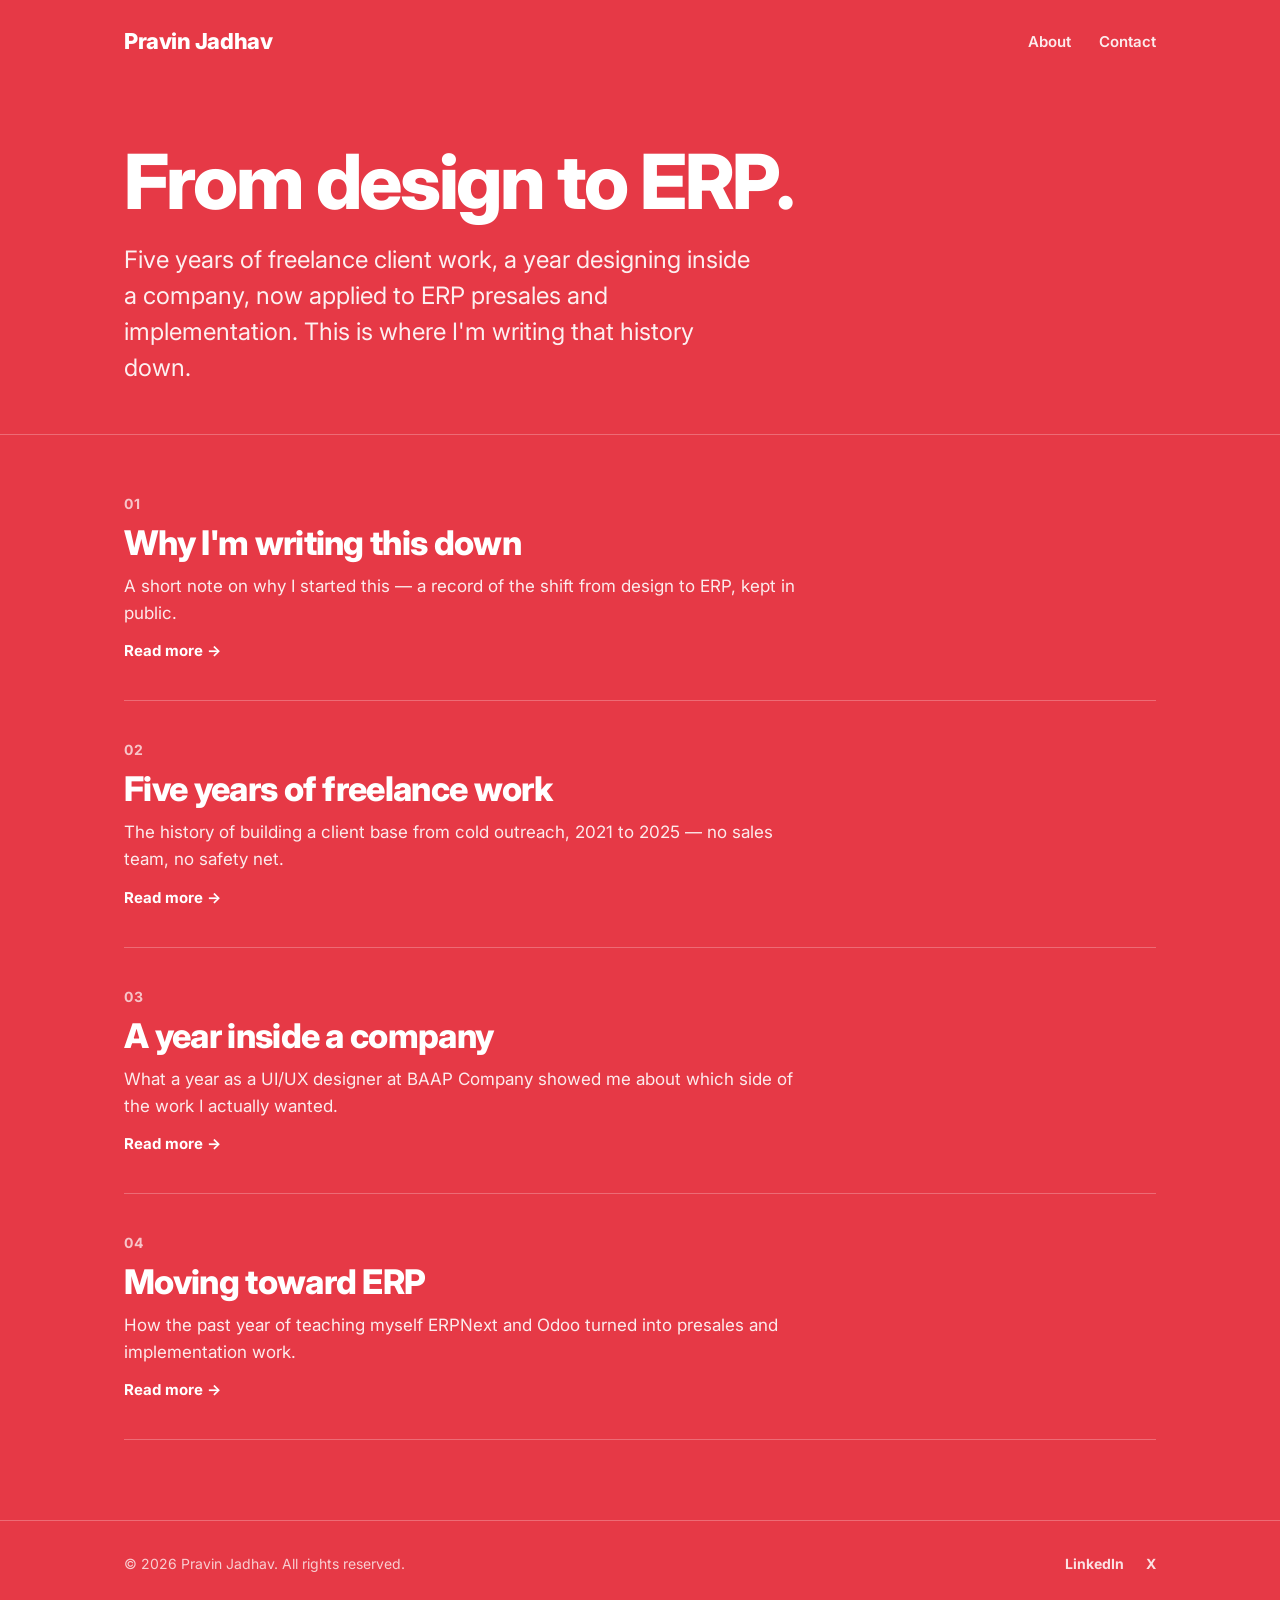
==== index.html @ 1752be98 "Rework content for the shift from design to ERP consulting Replace design-portfolio framing with a f" ====
<!DOCTYPE html>
<html lang="en">
<head>
<meta charset="UTF-8">
<meta name="viewport" content="width=device-width, initial-scale=1.0">
<title>Pravin Jadhav — ERP Consultant</title>
<meta name="description" content="Pravin Jadhav — presales and implementation consultant for ERPNext and Odoo. Notes on the move from freelance client work to ERP.">
<link rel="canonical" href="https://askpravinjadhav.com/">
<meta name="robots" content="index, follow">

<meta property="og:type" content="website">
<meta property="og:site_name" content="Pravin Jadhav">
<meta property="og:title" content="Pravin Jadhav — ERP Consultant">
<meta property="og:description" content="Presales and implementation consultant for ERPNext and Odoo. Notes on the move from freelance client work to ERP.">
<meta property="og:url" content="https://askpravinjadhav.com/">
<meta property="og:image" content="https://askpravinjadhav.com/og-image.png">

<meta name="twitter:card" content="summary_large_image">
<meta name="twitter:site" content="@askpravinjadhav">
<meta name="twitter:title" content="Pravin Jadhav — ERP Consultant">
<meta name="twitter:description" content="Presales and implementation consultant for ERPNext and Odoo. Notes on the move from freelance client work to ERP.">
<meta name="twitter:image" content="https://askpravinjadhav.com/og-image.png">

<link rel="stylesheet" href="css/style.css">

<script type="application/ld+json">
{
  "@context": "https://schema.org",
  "@type": "Person",
  "name": "Pravin Jadhav",
  "url": "https://askpravinjadhav.com/",
  "jobTitle": "ERP Consultant",
  "sameAs": [
    "https://linkedin.com/in/askpravinjadhav",
    "https://x.com/askpravinjadhav"
  ],
  "contactPoint": {
    "@type": "ContactPoint",
    "telephone": "+91-7249326030",
    "contactType": "personal"
  }
}
</script>
</head>
<body>

<header class="navbar">
  <div class="wrap">
    <a href="index.html" class="brand">Pravin Jadhav</a>
    <ul class="nav-links">
      <li><a href="about.html">About</a></li>
      <li><a href="contact.html">Contact</a></li>
    </ul>
  </div>
</header>

<main>
  <section class="hero">
    <div class="wrap">
      <h1>From design to ERP.</h1>
      <p class="lede">Five years of freelance client work, a year designing inside a company, now applied to ERP presales and implementation. This is where I'm writing that history down.</p>
    </div>
  </section>

  <section class="posts">
    <div class="wrap">

      <article class="post-item">
        <span class="post-num">01</span>
        <h2><a href="posts/post-1.html">Why I'm writing this down</a></h2>
        <p>A short note on why I started this — a record of the shift from design to ERP, kept in public.</p>
        <a class="read-more" href="posts/post-1.html">Read more →</a>
      </article>

      <article class="post-item">
        <span class="post-num">02</span>
        <h2><a href="posts/post-2.html">Five years of freelance work</a></h2>
        <p>The history of building a client base from cold outreach, 2021 to 2025 — no sales team, no safety net.</p>
        <a class="read-more" href="posts/post-2.html">Read more →</a>
      </article>

      <article class="post-item">
        <span class="post-num">03</span>
        <h2><a href="posts/post-3.html">A year inside a company</a></h2>
        <p>What a year as a UI/UX designer at BAAP Company showed me about which side of the work I actually wanted.</p>
        <a class="read-more" href="posts/post-3.html">Read more →</a>
      </article>

      <article class="post-item">
        <span class="post-num">04</span>
        <h2><a href="posts/post-4.html">Moving toward ERP</a></h2>
        <p>How the past year of teaching myself ERPNext and Odoo turned into presales and implementation work.</p>
        <a class="read-more" href="posts/post-4.html">Read more →</a>
      </article>

    </div>
  </section>
</main>

<footer>
  <div class="wrap">
    <span class="footer-brand">© 2026 Pravin Jadhav. All rights reserved.</span>
    <ul class="social-links">
      <li><a href="https://linkedin.com/in/askpravinjadhav" target="_blank" rel="noopener noreferrer">LinkedIn</a></li>
      <li><a href="https://x.com/askpravinjadhav" target="_blank" rel="noopener noreferrer">X</a></li>
    </ul>
  </div>
</footer>

<script src="js/main.js"></script>
</body>
</html>
---- css/style.css ----
/* Kokam — 37signals-inspired styling */

@import url('https://fonts.googleapis.com/css2?family=Inter:wght@400;500;700;800&display=swap');

* {
  box-sizing: border-box;
}

html, body {
  margin: 0;
  padding: 0;
}

body {
  font-family: 'Inter', -apple-system, BlinkMacSystemFont, 'Segoe UI', Helvetica, Arial, sans-serif;
  color: #ffffff;
  min-height: 100vh;
  transition: background-color 0.4s ease;
  display: flex;
  flex-direction: column;
}

a {
  color: #ffffff;
  text-decoration: none;
}

a:hover {
  text-decoration: underline;
}

.wrap {
  width: 100%;
  max-width: 1080px;
  margin: 0 auto;
  padding: 0 24px;
}

/* Navbar */

.navbar {
  padding: 28px 0;
}

.navbar .wrap {
  display: flex;
  align-items: center;
  justify-content: space-between;
}

.brand {
  font-weight: 800;
  font-size: 22px;
  letter-spacing: -0.02em;
}

.brand:hover {
  text-decoration: none;
  opacity: 0.85;
}

.nav-links {
  display: flex;
  gap: 28px;
  list-style: none;
  margin: 0;
  padding: 0;
}

.nav-links a {
  font-weight: 600;
  font-size: 15px;
  opacity: 0.9;
}

.nav-links a:hover {
  opacity: 1;
}

.nav-links a.active {
  border-bottom: 2px solid #ffffff;
  padding-bottom: 4px;
}

/* Main / hero */

main {
  flex: 1;
}

.hero {
  padding: 60px 0 48px;
}

.hero h1 {
  font-size: clamp(40px, 7vw, 76px);
  line-height: 1.05;
  font-weight: 800;
  letter-spacing: -0.03em;
  margin: 0 0 20px;
  max-width: 820px;
}

.hero p.lede {
  font-size: clamp(18px, 2.4vw, 24px);
  line-height: 1.5;
  max-width: 640px;
  opacity: 0.92;
  margin: 0;
}

/* Posts list */

.posts {
  padding: 20px 0 80px;
  border-top: 1px solid rgba(255, 255, 255, 0.25);
}

.post-item {
  padding: 40px 0;
  border-bottom: 1px solid rgba(255, 255, 255, 0.25);
  display: flex;
  flex-direction: column;
  gap: 10px;
}

.post-item .post-num {
  font-weight: 700;
  font-size: 14px;
  opacity: 0.7;
  letter-spacing: 0.04em;
}

.post-item h2 {
  font-size: clamp(24px, 3.6vw, 34px);
  margin: 0;
  font-weight: 800;
  letter-spacing: -0.02em;
}

.post-item h2 a:hover {
  text-decoration: underline;
}

.post-item p {
  margin: 0;
  max-width: 680px;
  font-size: 17px;
  line-height: 1.6;
  opacity: 0.9;
}

.read-more {
  font-weight: 700;
  font-size: 15px;
  display: inline-block;
  margin-top: 4px;
}

/* Simple page (about / contact) */

.page {
  padding: 60px 0 100px;
}

.page h1 {
  font-size: clamp(36px, 6vw, 60px);
  font-weight: 800;
  letter-spacing: -0.03em;
  margin: 0 0 24px;
}

.page p {
  font-size: 19px;
  line-height: 1.7;
  max-width: 640px;
  opacity: 0.92;
  margin: 0 0 20px;
}

.contact-list {
  list-style: none;
  padding: 0;
  margin: 32px 0 0;
}

.contact-list li {
  font-size: 20px;
  font-weight: 700;
  margin-bottom: 14px;
}

/* Article */

.article {
  padding: 60px 0 100px;
}

.article .post-num {
  font-weight: 700;
  font-size: 14px;
  opacity: 0.7;
  letter-spacing: 0.04em;
  display: block;
  margin-bottom: 14px;
}

.article h1 {
  font-size: clamp(32px, 5.5vw, 56px);
  font-weight: 800;
  letter-spacing: -0.03em;
  margin: 0 0 28px;
  max-width: 800px;
}

.article .body p {
  font-size: 19px;
  line-height: 1.75;
  max-width: 680px;
  opacity: 0.94;
  margin: 0 0 22px;
}

.back-link {
  display: inline-block;
  margin-bottom: 40px;
  font-weight: 700;
  font-size: 15px;
  opacity: 0.85;
}

/* Footer */

footer {
  border-top: 1px solid rgba(255, 255, 255, 0.25);
  padding: 32px 0;
}

footer .wrap {
  display: flex;
  align-items: center;
  justify-content: space-between;
  flex-wrap: wrap;
  gap: 16px;
}

.footer-brand {
  font-size: 14px;
  opacity: 0.75;
}

.social-links {
  display: flex;
  gap: 22px;
  list-style: none;
  margin: 0;
  padding: 0;
}

.social-links a {
  font-weight: 700;
  font-size: 14px;
  opacity: 0.85;
}

.social-links a:hover {
  opacity: 1;
}

@media (max-width: 600px) {
  .nav-links {
    gap: 16px;
  }
}
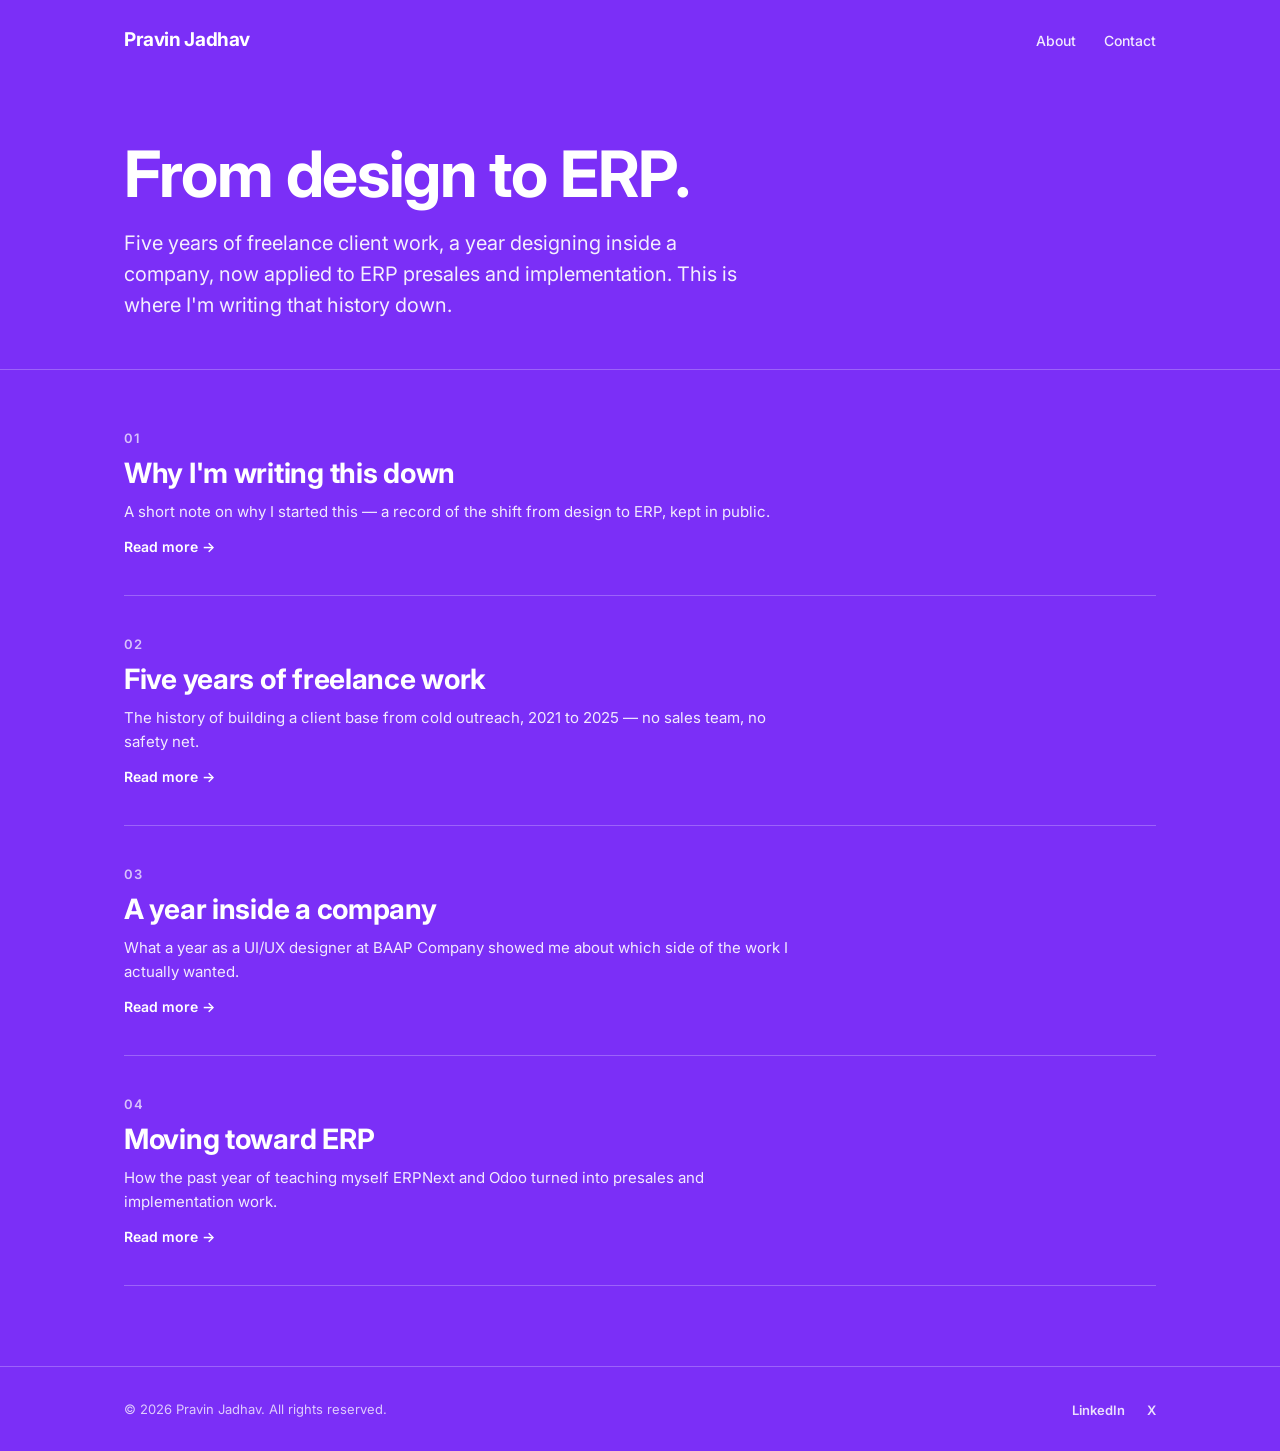
==== commit cd89a82f: "Update title in index.html for consistency in branding" ====
--- a/index.html
+++ b/index.html
@@ -3,7 +3,7 @@
 <head>
 <meta charset="UTF-8">
 <meta name="viewport" content="width=device-width, initial-scale=1.0">
-<title>Pravin Jadhav — ERP Consultant</title>
+<title>Pravin Jadhav - ERP Consultant</title>
 <meta name="description" content="Pravin Jadhav — presales and implementation consultant for ERPNext and Odoo. Notes on the move from freelance client work to ERP.">
 <link rel="canonical" href="https://askpravinjadhav.com/">
 <meta name="robots" content="index, follow">
--- a/css/style.css
+++ b/css/style.css
@@ -49,8 +49,8 @@
 }
 
 .brand {
-  font-weight: 800;
-  font-size: 22px;
+  font-weight: 700;
+  font-size: 19px;
   letter-spacing: -0.02em;
 }
 
@@ -68,8 +68,8 @@
 }
 
 .nav-links a {
-  font-weight: 600;
-  font-size: 15px;
+  font-weight: 500;
+  font-size: 14px;
   opacity: 0.9;
 }
 
@@ -93,17 +93,17 @@
 }
 
 .hero h1 {
-  font-size: clamp(40px, 7vw, 76px);
-  line-height: 1.05;
-  font-weight: 800;
-  letter-spacing: -0.03em;
+  font-size: clamp(34px, 6vw, 64px);
+  line-height: 1.08;
+  font-weight: 700;
+  letter-spacing: -0.02em;
   margin: 0 0 20px;
   max-width: 820px;
 }
 
 .hero p.lede {
-  font-size: clamp(18px, 2.4vw, 24px);
-  line-height: 1.5;
+  font-size: clamp(16px, 2vw, 20px);
+  line-height: 1.55;
   max-width: 640px;
   opacity: 0.92;
   margin: 0;
@@ -125,17 +125,17 @@
 }
 
 .post-item .post-num {
-  font-weight: 700;
-  font-size: 14px;
+  font-weight: 600;
+  font-size: 13px;
   opacity: 0.7;
   letter-spacing: 0.04em;
 }
 
 .post-item h2 {
-  font-size: clamp(24px, 3.6vw, 34px);
-  margin: 0;
-  font-weight: 800;
-  letter-spacing: -0.02em;
+  font-size: clamp(20px, 3vw, 28px);
+  margin: 0;
+  font-weight: 700;
+  letter-spacing: -0.01em;
 }
 
 .post-item h2 a:hover {
@@ -145,14 +145,14 @@
 .post-item p {
   margin: 0;
   max-width: 680px;
-  font-size: 17px;
+  font-size: 15px;
   line-height: 1.6;
   opacity: 0.9;
 }
 
 .read-more {
-  font-weight: 700;
-  font-size: 15px;
+  font-weight: 600;
+  font-size: 14px;
   display: inline-block;
   margin-top: 4px;
 }
@@ -164,14 +164,14 @@
 }
 
 .page h1 {
-  font-size: clamp(36px, 6vw, 60px);
-  font-weight: 800;
-  letter-spacing: -0.03em;
+  font-size: clamp(30px, 5vw, 50px);
+  font-weight: 700;
+  letter-spacing: -0.02em;
   margin: 0 0 24px;
 }
 
 .page p {
-  font-size: 19px;
+  font-size: 16px;
   line-height: 1.7;
   max-width: 640px;
   opacity: 0.92;
@@ -185,8 +185,8 @@
 }
 
 .contact-list li {
-  font-size: 20px;
-  font-weight: 700;
+  font-size: 17px;
+  font-weight: 600;
   margin-bottom: 14px;
 }
 
@@ -197,8 +197,8 @@
 }
 
 .article .post-num {
-  font-weight: 700;
-  font-size: 14px;
+  font-weight: 600;
+  font-size: 13px;
   opacity: 0.7;
   letter-spacing: 0.04em;
   display: block;
@@ -206,15 +206,15 @@
 }
 
 .article h1 {
-  font-size: clamp(32px, 5.5vw, 56px);
-  font-weight: 800;
-  letter-spacing: -0.03em;
+  font-size: clamp(26px, 4.5vw, 46px);
+  font-weight: 700;
+  letter-spacing: -0.02em;
   margin: 0 0 28px;
   max-width: 800px;
 }
 
 .article .body p {
-  font-size: 19px;
+  font-size: 16px;
   line-height: 1.75;
   max-width: 680px;
   opacity: 0.94;
@@ -224,8 +224,8 @@
 .back-link {
   display: inline-block;
   margin-bottom: 40px;
-  font-weight: 700;
-  font-size: 15px;
+  font-weight: 600;
+  font-size: 14px;
   opacity: 0.85;
 }
 
@@ -245,7 +245,7 @@
 }
 
 .footer-brand {
-  font-size: 14px;
+  font-size: 13px;
   opacity: 0.75;
 }
 
@@ -258,8 +258,8 @@
 }
 
 .social-links a {
-  font-weight: 700;
-  font-size: 14px;
+  font-weight: 600;
+  font-size: 13px;
   opacity: 0.85;
 }
 
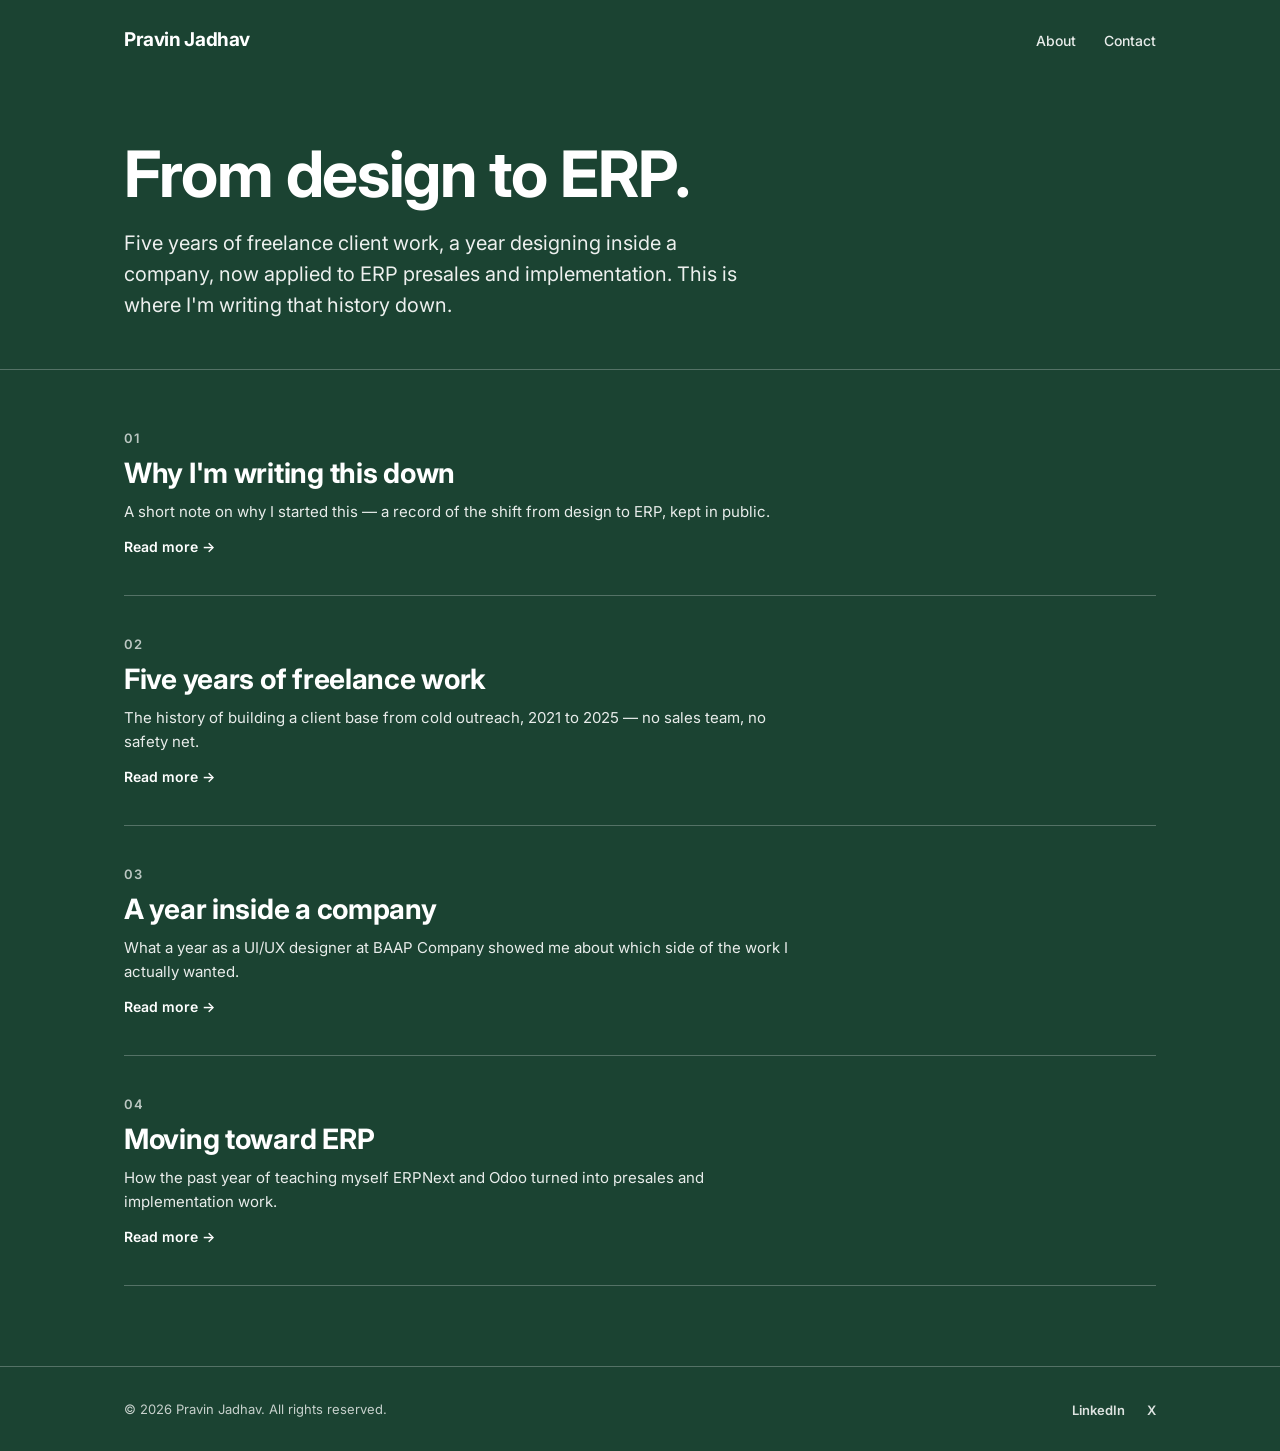
==== commit cb36fb3b: "Switch to clean URLs (drop .html from links and address bar) Add vercel.json with cleanUrls so Verce" ====
--- a/index.html
+++ b/index.html
@@ -3,7 +3,7 @@
 <head>
 <meta charset="UTF-8">
 <meta name="viewport" content="width=device-width, initial-scale=1.0">
-<title>Pravin Jadhav - ERP Consultant</title>
+<title>Pravin Jadhav — ERP Consultant</title>
 <meta name="description" content="Pravin Jadhav — presales and implementation consultant for ERPNext and Odoo. Notes on the move from freelance client work to ERP.">
 <link rel="canonical" href="https://askpravinjadhav.com/">
 <meta name="robots" content="index, follow">
@@ -46,10 +46,10 @@
 
 <header class="navbar">
   <div class="wrap">
-    <a href="index.html" class="brand">Pravin Jadhav</a>
+    <a href="/" class="brand">Pravin Jadhav</a>
     <ul class="nav-links">
-      <li><a href="about.html">About</a></li>
-      <li><a href="contact.html">Contact</a></li>
+      <li><a href="/about">About</a></li>
+      <li><a href="/contact">Contact</a></li>
     </ul>
   </div>
 </header>
@@ -67,30 +67,30 @@
 
       <article class="post-item">
         <span class="post-num">01</span>
-        <h2><a href="posts/post-1.html">Why I'm writing this down</a></h2>
+        <h2><a href="/posts/post-1">Why I'm writing this down</a></h2>
         <p>A short note on why I started this — a record of the shift from design to ERP, kept in public.</p>
-        <a class="read-more" href="posts/post-1.html">Read more →</a>
+        <a class="read-more" href="/posts/post-1">Read more →</a>
       </article>
 
       <article class="post-item">
         <span class="post-num">02</span>
-        <h2><a href="posts/post-2.html">Five years of freelance work</a></h2>
+        <h2><a href="/posts/post-2">Five years of freelance work</a></h2>
         <p>The history of building a client base from cold outreach, 2021 to 2025 — no sales team, no safety net.</p>
-        <a class="read-more" href="posts/post-2.html">Read more →</a>
+        <a class="read-more" href="/posts/post-2">Read more →</a>
       </article>
 
       <article class="post-item">
         <span class="post-num">03</span>
-        <h2><a href="posts/post-3.html">A year inside a company</a></h2>
+        <h2><a href="/posts/post-3">A year inside a company</a></h2>
         <p>What a year as a UI/UX designer at BAAP Company showed me about which side of the work I actually wanted.</p>
-        <a class="read-more" href="posts/post-3.html">Read more →</a>
+        <a class="read-more" href="/posts/post-3">Read more →</a>
       </article>
 
       <article class="post-item">
         <span class="post-num">04</span>
-        <h2><a href="posts/post-4.html">Moving toward ERP</a></h2>
+        <h2><a href="/posts/post-4">Moving toward ERP</a></h2>
         <p>How the past year of teaching myself ERPNext and Odoo turned into presales and implementation work.</p>
-        <a class="read-more" href="posts/post-4.html">Read more →</a>
+        <a class="read-more" href="/posts/post-4">Read more →</a>
       </article>
 
     </div>
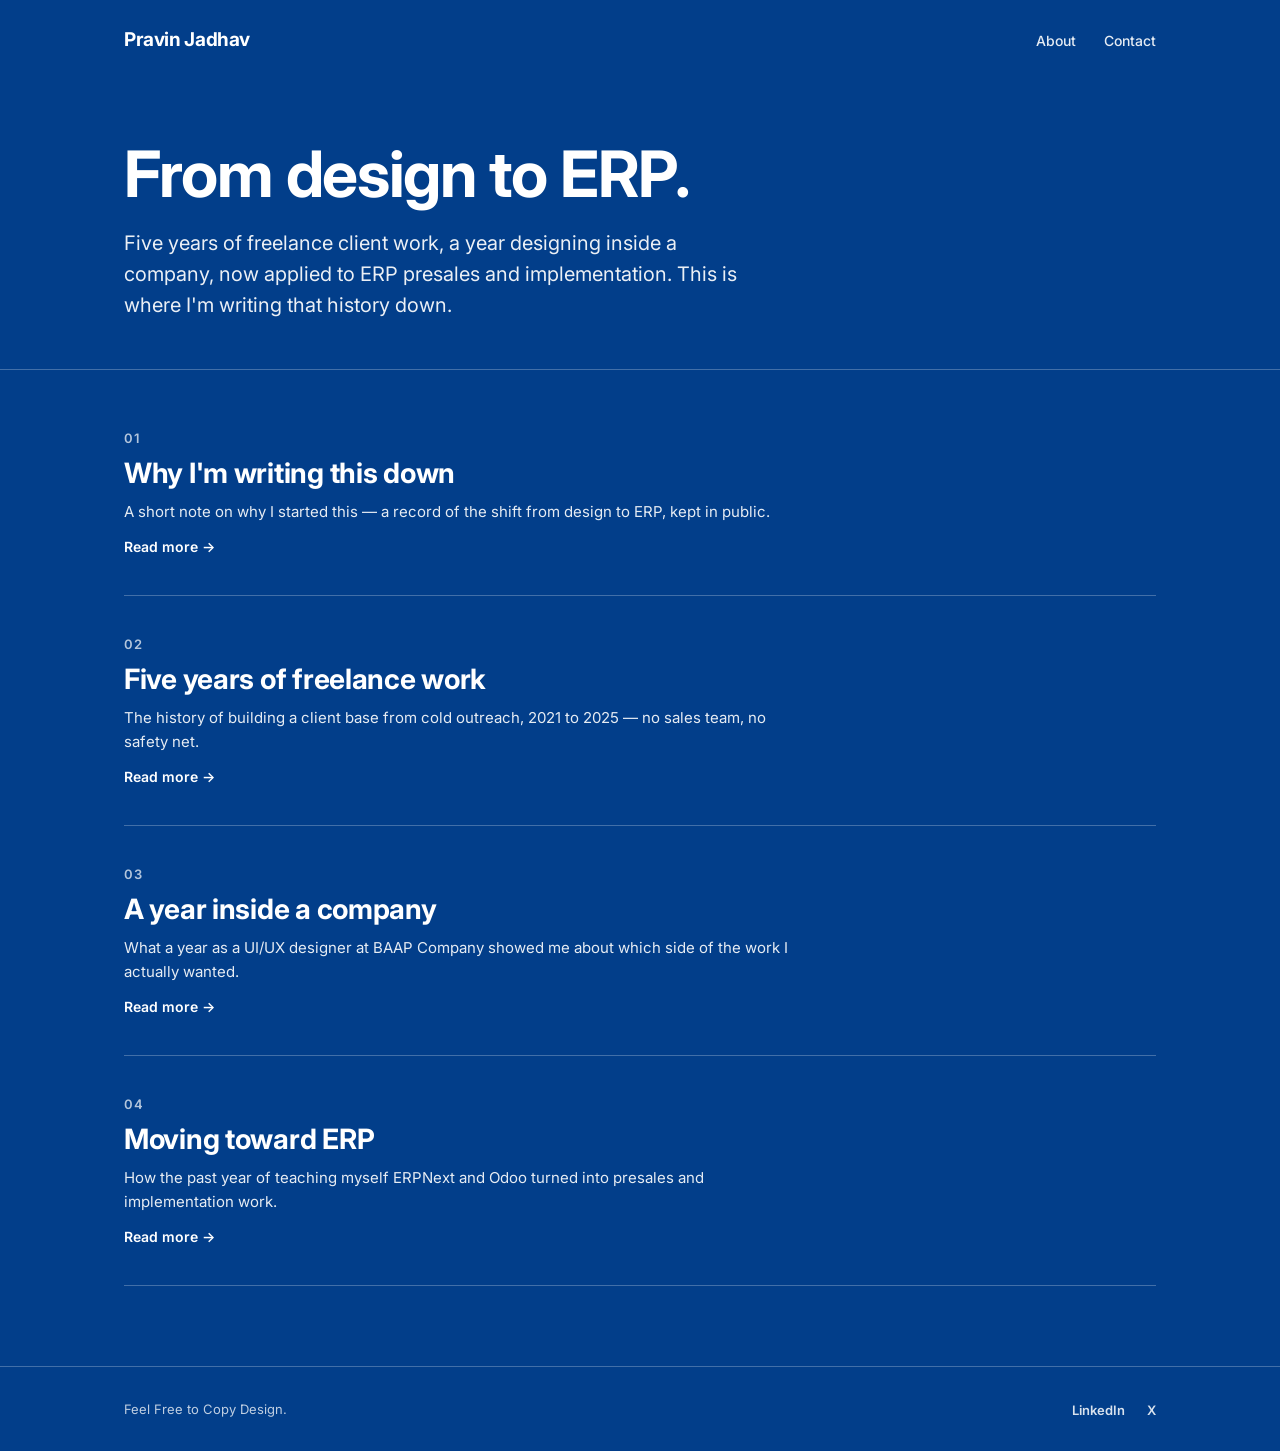
==== commit 2a4b2d65: "Update footer branding text in index.html to "Feel Free to Copy Design."" ====
--- a/index.html
+++ b/index.html
@@ -3,7 +3,7 @@
 <head>
 <meta charset="UTF-8">
 <meta name="viewport" content="width=device-width, initial-scale=1.0">
-<title>Pravin Jadhav — ERP Consultant</title>
+<title>Pravin Jadhav - ERP Consultant</title>
 <meta name="description" content="Pravin Jadhav — presales and implementation consultant for ERPNext and Odoo. Notes on the move from freelance client work to ERP.">
 <link rel="canonical" href="https://askpravinjadhav.com/">
 <meta name="robots" content="index, follow">
@@ -99,7 +99,7 @@
 
 <footer>
   <div class="wrap">
-    <span class="footer-brand">© 2026 Pravin Jadhav. All rights reserved.</span>
+    <span class="footer-brand"> Feel Free to Copy Design.</span>
     <ul class="social-links">
       <li><a href="https://linkedin.com/in/askpravinjadhav" target="_blank" rel="noopener noreferrer">LinkedIn</a></li>
       <li><a href="https://x.com/askpravinjadhav" target="_blank" rel="noopener noreferrer">X</a></li>
--- a/css/style.css
+++ b/css/style.css
@@ -75,11 +75,6 @@
 
 .nav-links a:hover {
   opacity: 1;
-}
-
-.nav-links a.active {
-  border-bottom: 2px solid #ffffff;
-  padding-bottom: 4px;
 }
 
 /* Main / hero */
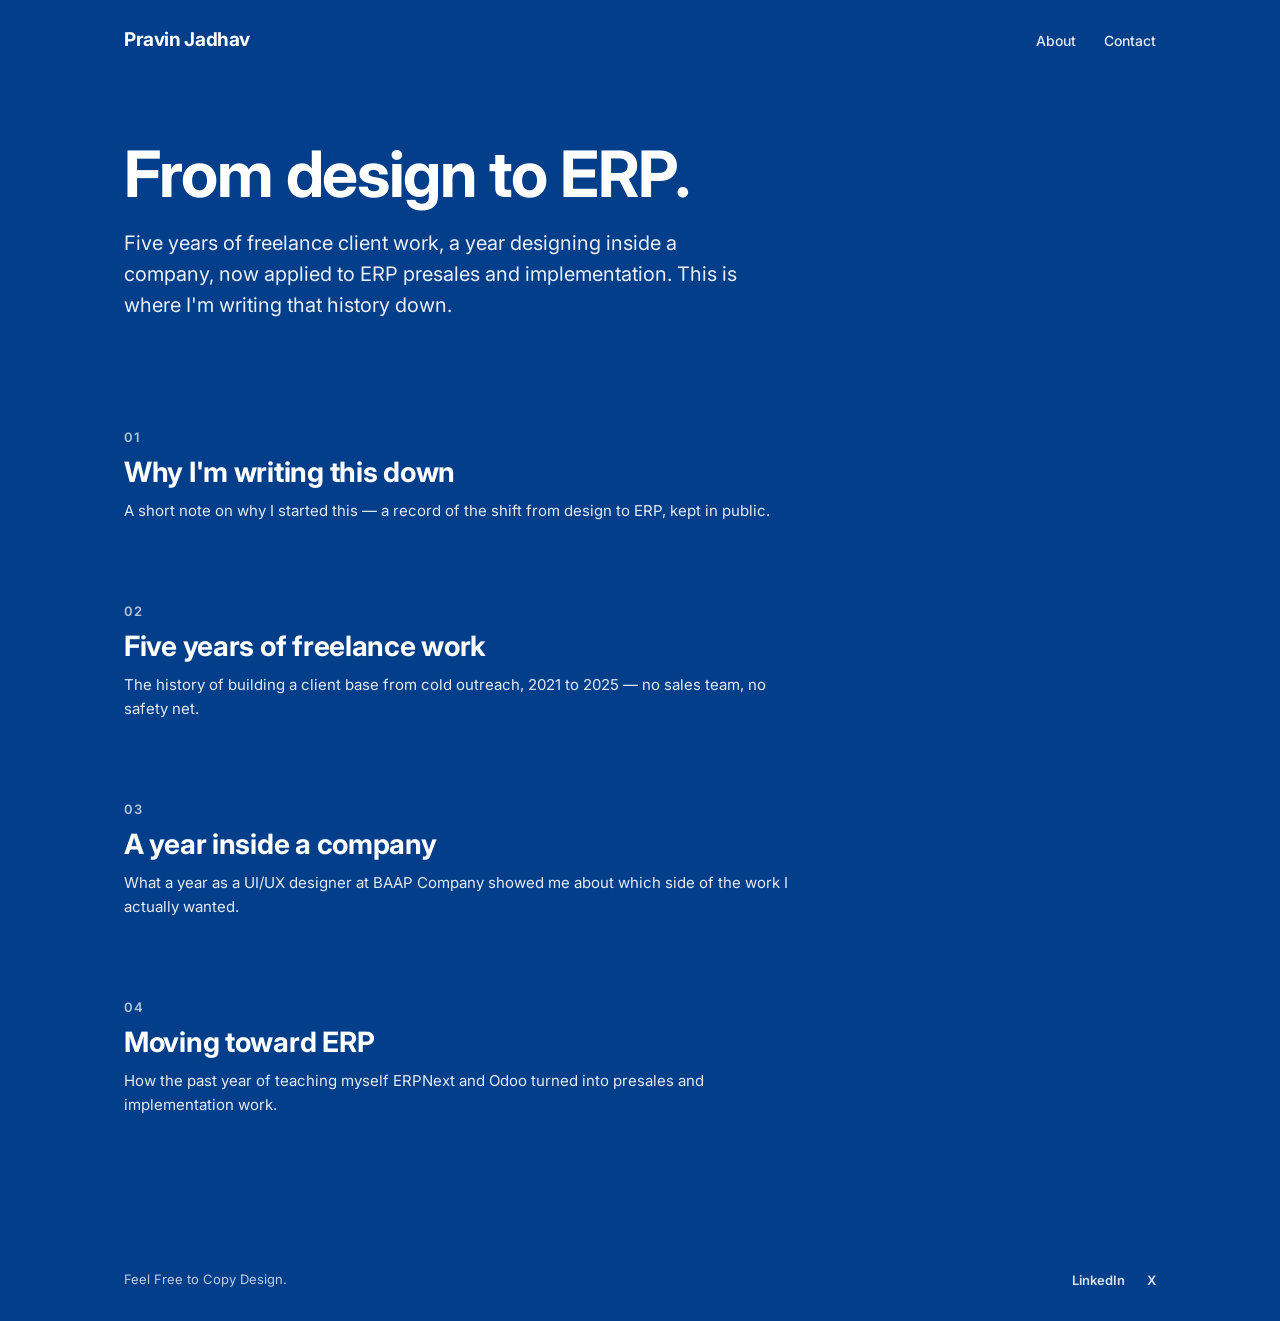
==== commit b431124f: "Comment out "Read more" links in blog post items for future reference." ====
--- a/index.html
+++ b/index.html
@@ -69,28 +69,28 @@
         <span class="post-num">01</span>
         <h2><a href="/posts/post-1">Why I'm writing this down</a></h2>
         <p>A short note on why I started this — a record of the shift from design to ERP, kept in public.</p>
-        <a class="read-more" href="/posts/post-1">Read more →</a>
+        <!-- <a class="read-more" href="/posts/post-1">Read more →</a> -->
       </article>
 
       <article class="post-item">
         <span class="post-num">02</span>
         <h2><a href="/posts/post-2">Five years of freelance work</a></h2>
         <p>The history of building a client base from cold outreach, 2021 to 2025 — no sales team, no safety net.</p>
-        <a class="read-more" href="/posts/post-2">Read more →</a>
+        <!-- <a class="read-more" href="/posts/post-2">Read more →</a> -->
       </article>
 
       <article class="post-item">
         <span class="post-num">03</span>
         <h2><a href="/posts/post-3">A year inside a company</a></h2>
         <p>What a year as a UI/UX designer at BAAP Company showed me about which side of the work I actually wanted.</p>
-        <a class="read-more" href="/posts/post-3">Read more →</a>
+        <!-- <a class="read-more" href="/posts/post-3">Read more →</a> -->
       </article>
 
       <article class="post-item">
         <span class="post-num">04</span>
         <h2><a href="/posts/post-4">Moving toward ERP</a></h2>
         <p>How the past year of teaching myself ERPNext and Odoo turned into presales and implementation work.</p>
-        <a class="read-more" href="/posts/post-4">Read more →</a>
+        <!-- <a class="read-more" href="/posts/post-4">Read more →</a> -->
       </article>
 
     </div>
--- a/css/style.css
+++ b/css/style.css
@@ -108,12 +108,10 @@
 
 .posts {
   padding: 20px 0 80px;
-  border-top: 1px solid rgba(255, 255, 255, 0.25);
 }
 
 .post-item {
   padding: 40px 0;
-  border-bottom: 1px solid rgba(255, 255, 255, 0.25);
   display: flex;
   flex-direction: column;
   gap: 10px;
@@ -227,7 +225,6 @@
 /* Footer */
 
 footer {
-  border-top: 1px solid rgba(255, 255, 255, 0.25);
   padding: 32px 0;
 }
 
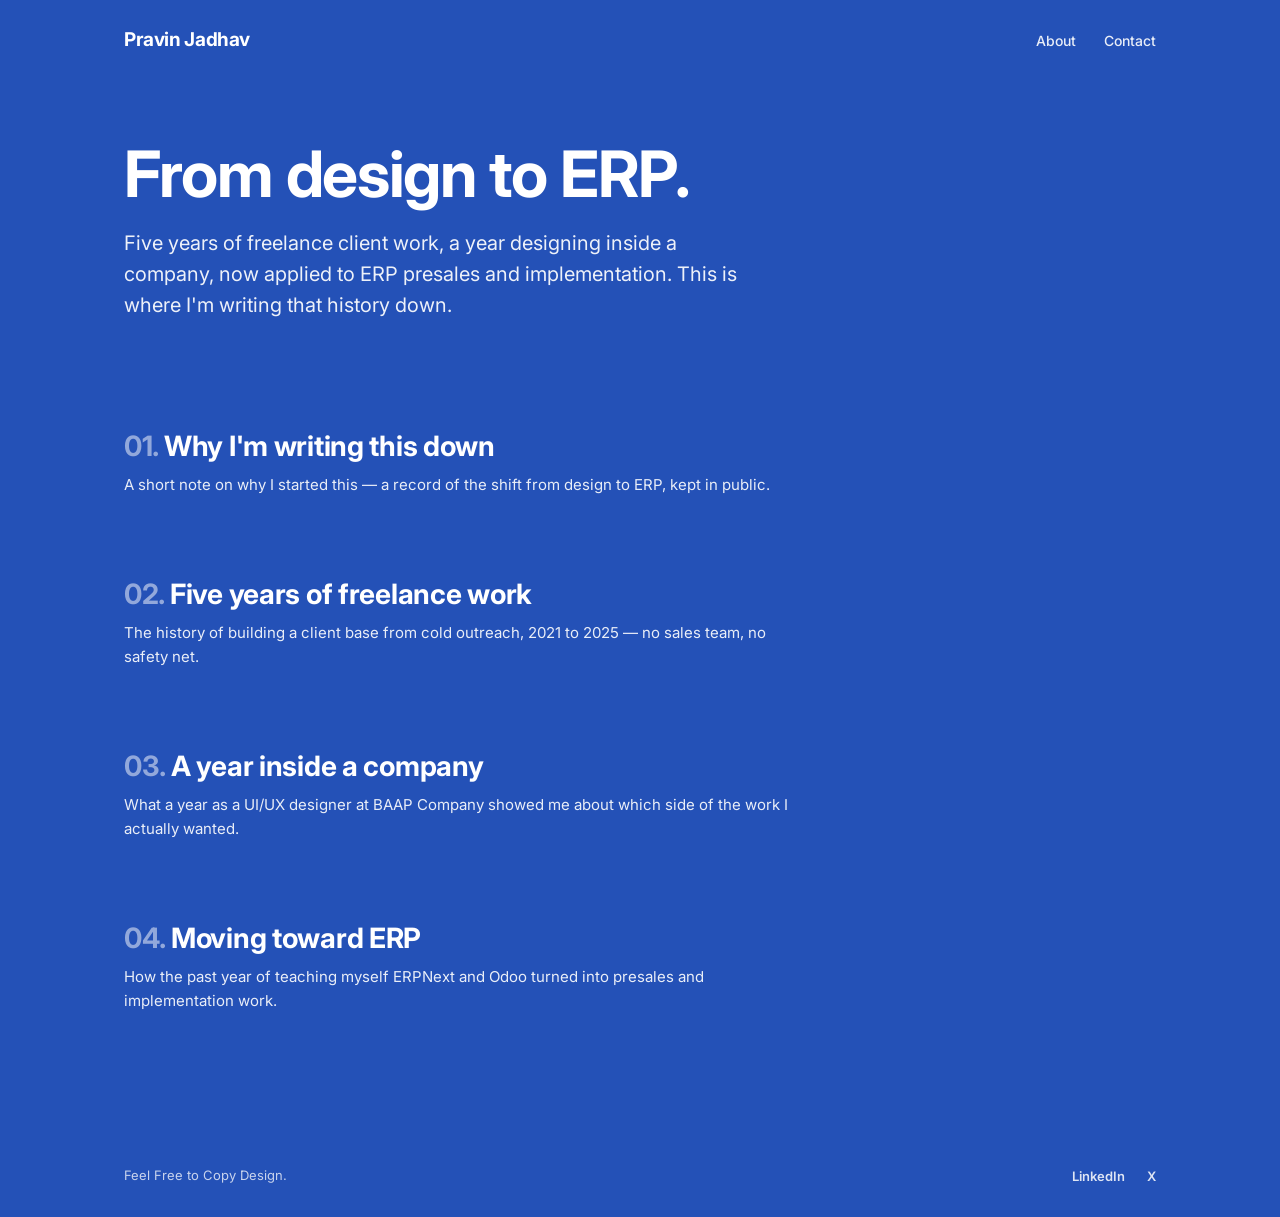
==== commit c5ecadff: "Align post numbers with titles on homepage Fold the 01/02/03/04 labels into each h2 instead of a sep" ====
--- a/index.html
+++ b/index.html
@@ -66,29 +66,25 @@
     <div class="wrap">
 
       <article class="post-item">
-        <span class="post-num">01</span>
-        <h2><a href="/posts/post-1">Why I'm writing this down</a></h2>
+        <h2><span class="post-num">01.</span> <a href="/posts/post-1">Why I'm writing this down</a></h2>
         <p>A short note on why I started this — a record of the shift from design to ERP, kept in public.</p>
         <!-- <a class="read-more" href="/posts/post-1">Read more →</a> -->
       </article>
 
       <article class="post-item">
-        <span class="post-num">02</span>
-        <h2><a href="/posts/post-2">Five years of freelance work</a></h2>
+        <h2><span class="post-num">02.</span> <a href="/posts/post-2">Five years of freelance work</a></h2>
         <p>The history of building a client base from cold outreach, 2021 to 2025 — no sales team, no safety net.</p>
         <!-- <a class="read-more" href="/posts/post-2">Read more →</a> -->
       </article>
 
       <article class="post-item">
-        <span class="post-num">03</span>
-        <h2><a href="/posts/post-3">A year inside a company</a></h2>
+        <h2><span class="post-num">03.</span> <a href="/posts/post-3">A year inside a company</a></h2>
         <p>What a year as a UI/UX designer at BAAP Company showed me about which side of the work I actually wanted.</p>
         <!-- <a class="read-more" href="/posts/post-3">Read more →</a> -->
       </article>
 
       <article class="post-item">
-        <span class="post-num">04</span>
-        <h2><a href="/posts/post-4">Moving toward ERP</a></h2>
+        <h2><span class="post-num">04.</span> <a href="/posts/post-4">Moving toward ERP</a></h2>
         <p>How the past year of teaching myself ERPNext and Odoo turned into presales and implementation work.</p>
         <!-- <a class="read-more" href="/posts/post-4">Read more →</a> -->
       </article>
--- a/css/style.css
+++ b/css/style.css
@@ -118,10 +118,8 @@
 }
 
 .post-item .post-num {
-  font-weight: 600;
-  font-size: 13px;
-  opacity: 0.7;
-  letter-spacing: 0.04em;
+  font-weight: 700;
+  opacity: 0.5;
 }
 
 .post-item h2 {
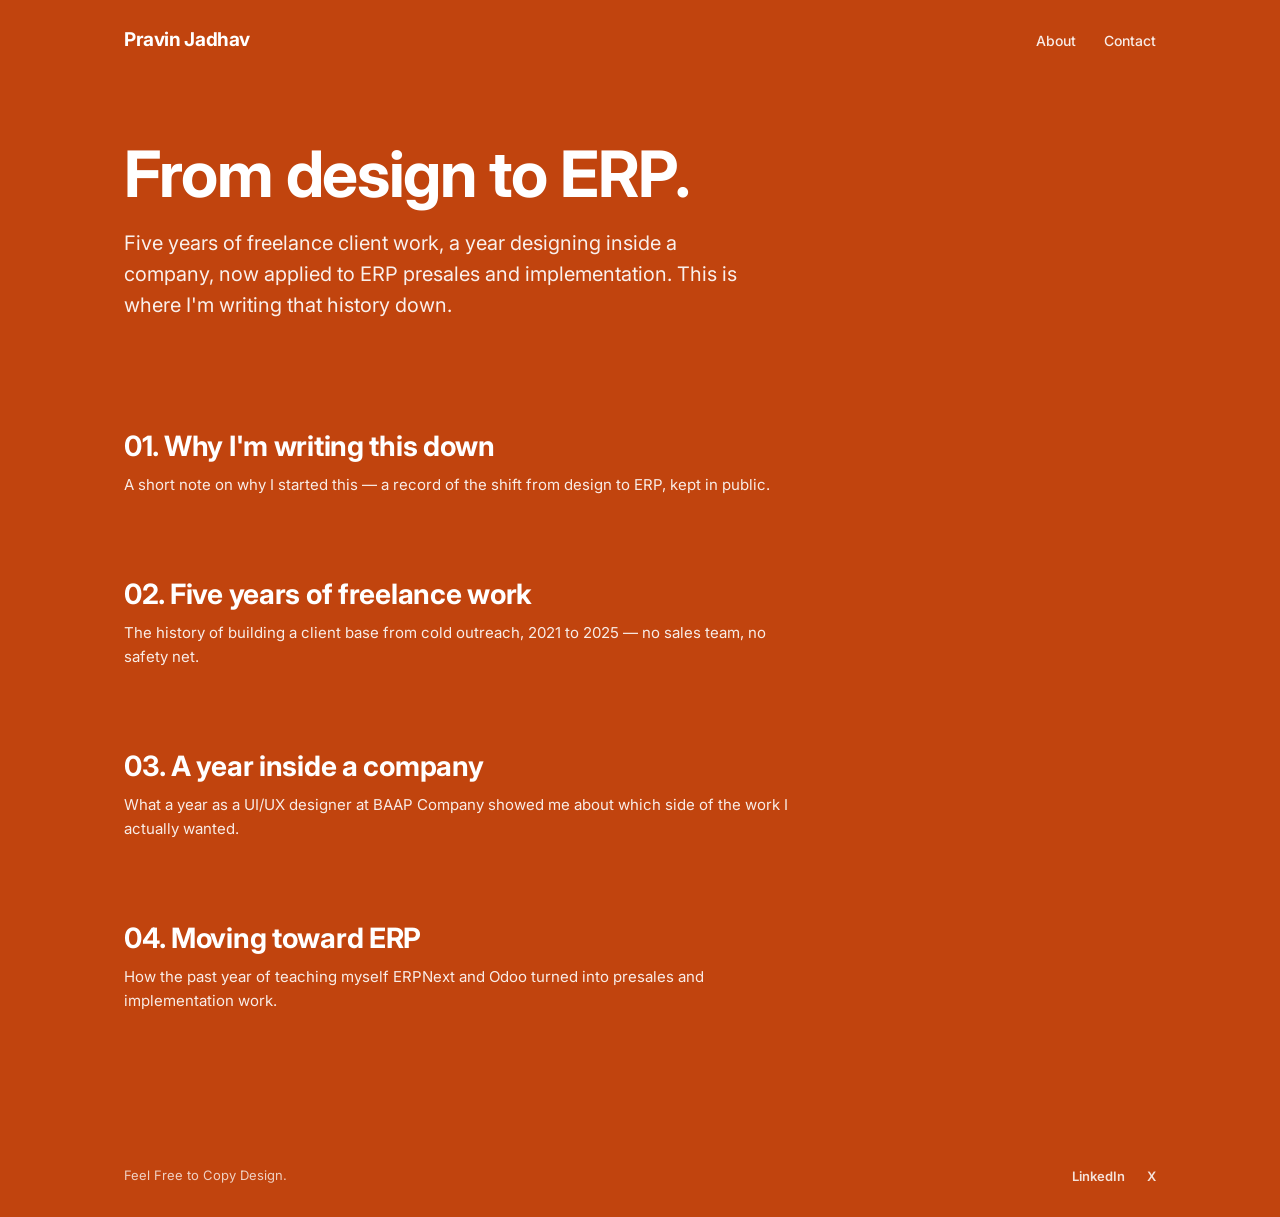
==== commit 477fcc73: "Add favicon Add favicon.ico, 16/32px PNGs, apple-touch-icon, Android Chrome icons, and site.webmanif" ====
--- a/index.html
+++ b/index.html
@@ -3,6 +3,11 @@
 <head>
 <meta charset="UTF-8">
 <meta name="viewport" content="width=device-width, initial-scale=1.0">
+<link rel="icon" href="/favicon.ico">
+<link rel="apple-touch-icon" sizes="180x180" href="/apple-touch-icon.png">
+<link rel="icon" type="image/png" sizes="32x32" href="/favicon-32x32.png">
+<link rel="icon" type="image/png" sizes="16x16" href="/favicon-16x16.png">
+<link rel="manifest" href="/site.webmanifest">
 <title>Pravin Jadhav - ERP Consultant</title>
 <meta name="description" content="Pravin Jadhav — presales and implementation consultant for ERPNext and Odoo. Notes on the move from freelance client work to ERP.">
 <link rel="canonical" href="https://askpravinjadhav.com/">
--- a/css/style.css
+++ b/css/style.css
@@ -119,7 +119,6 @@
 
 .post-item .post-num {
   font-weight: 700;
-  opacity: 0.5;
 }
 
 .post-item h2 {
